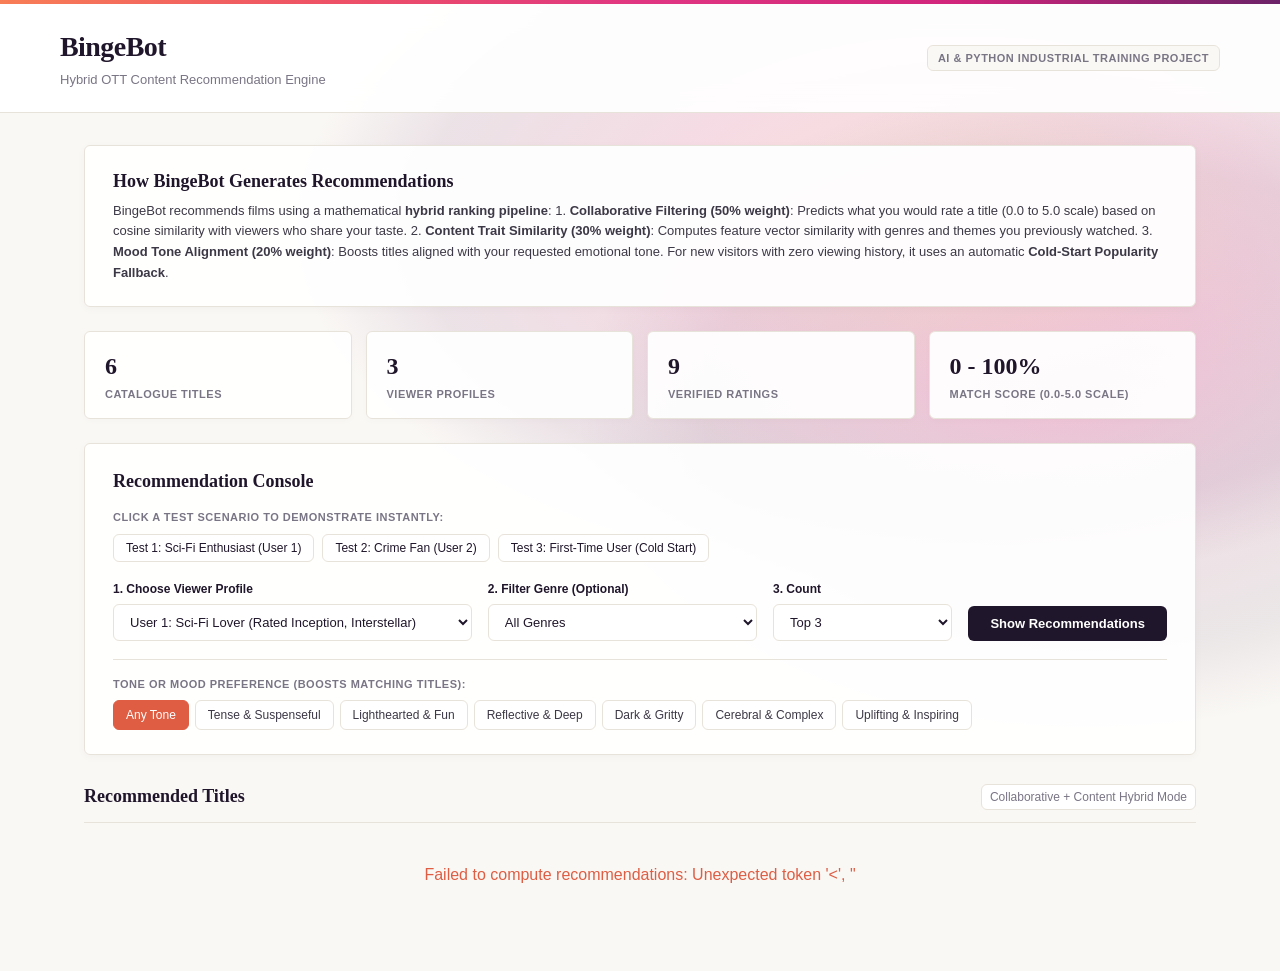
==== templates/dashboard.html @ 8dea7244 "Initial commit: BingeBot Production Ready" ====
<!DOCTYPE html>
<html lang="en">
<head>
    <meta charset="UTF-8">
    <meta name="viewport" content="width=device-width, initial-scale=1.0">
    <title>BingeBot - Hybrid OTT Content Recommendation Engine</title>
    <style>
        :root {
            --bg-canvas: #FAF8F5;
            --bg-card: rgba(255, 255, 255, 0.94);
            --text-heading: #20162B;
            --text-body: #3D3846;
            --text-muted: #7A7585;
            --border: #E8E3DA;
            --border-focus: #DE5D43;
            --accent-coral: #DE5D43;
            --accent-peach: #F87E56;
            --accent-magenta: #D0257B;
            --accent-plum: #20162B;
            --radius: 6px;
        }

        * { margin: 0; padding: 0; box-sizing: border-box; }
        body {
            font-family: -apple-system, BlinkMacSystemFont, "Segoe UI", Roboto, Helvetica, Arial, sans-serif;
            background-color: var(--bg-canvas);
            background-image: 
                radial-gradient(ellipse 65% 50% at 75% 25%, rgba(248, 126, 86, 0.18) 0%, rgba(224, 54, 130, 0.15) 35%, rgba(107, 34, 104, 0.10) 65%, transparent 80%),
                radial-gradient(ellipse 50% 45% at 85% 45%, rgba(208, 37, 123, 0.14) 0%, rgba(56, 20, 64, 0.08) 60%, transparent 80%);
            background-attachment: fixed;
            color: var(--text-body);
            min-height: 100vh;
            -webkit-font-smoothing: antialiased;
            line-height: 1.5;
        }

        /* Top Header with Prismatic Polygon Accent Bar */
        .prismatic-bar {
            height: 4px;
            width: 100%;
            background: linear-gradient(90deg, #F87E56 0%, #EE5265 25%, #E03682 50%, #D0257B 75%, #6B2268 100%);
        }
        .header {
            background: rgba(255, 255, 255, 0.92);
            backdrop-filter: blur(12px);
            border-bottom: 1px solid var(--border);
            padding: 22px 36px;
        }
        .header-content {
            max-width: 1160px;
            margin: 0 auto;
            display: flex;
            align-items: center;
            justify-content: space-between;
        }
        .header-title {
            font-family: Georgia, Garamond, "Times New Roman", serif;
            font-size: 28px;
            font-weight: 700;
            color: var(--text-heading);
            letter-spacing: -0.02em;
        }
        .header-subtitle {
            font-size: 13px;
            color: var(--text-muted);
            margin-top: 2px;
        }
        .badge-academic {
            font-size: 11px;
            text-transform: uppercase;
            letter-spacing: 0.5px;
            font-weight: 600;
            padding: 4px 10px;
            border: 1px solid var(--border);
            border-radius: var(--radius);
            background: var(--bg-canvas);
            color: var(--text-muted);
        }

        .container {
            max-width: 1160px;
            margin: 0 auto;
            padding: 32px 24px 60px;
        }

        /* Explanatory Banner */
        .intro-banner {
            background: var(--bg-card);
            border: 1px solid var(--border);
            border-radius: var(--radius);
            padding: 22px 28px;
            margin-bottom: 24px;
            box-shadow: 0 2px 8px rgba(32, 22, 43, 0.03);
        }
        .intro-heading {
            font-family: Georgia, Garamond, serif;
            font-size: 18px;
            color: var(--text-heading);
            font-weight: 700;
            margin-bottom: 6px;
        }
        .intro-text {
            font-size: 13px;
            color: var(--text-body);
            line-height: 1.6;
        }

        /* Real Stats Strip */
        .stats-grid {
            display: grid;
            grid-template-columns: repeat(4, 1fr);
            gap: 14px;
            margin-bottom: 24px;
        }
        .stat-card {
            background: var(--bg-card);
            border: 1px solid var(--border);
            border-radius: var(--radius);
            padding: 16px 20px;
            box-shadow: 0 2px 6px rgba(32, 22, 43, 0.02);
        }
        .stat-num {
            font-family: Georgia, Garamond, serif;
            font-size: 24px;
            font-weight: 700;
            color: var(--text-heading);
        }
        .stat-label {
            font-size: 11px;
            text-transform: uppercase;
            letter-spacing: 0.5px;
            color: var(--text-muted);
            margin-top: 2px;
            font-weight: 600;
        }

        /* Control Panel */
        .control-panel {
            background: var(--bg-card);
            border: 1px solid var(--border);
            border-radius: var(--radius);
            padding: 24px 28px;
            margin-bottom: 28px;
            box-shadow: 0 2px 8px rgba(32, 22, 43, 0.03);
        }
        .panel-heading {
            font-family: Georgia, Garamond, serif;
            font-size: 18px;
            font-weight: 700;
            color: var(--text-heading);
            margin-bottom: 14px;
        }

        /* Presets Strip */
        .presets-row {
            margin-bottom: 18px;
            display: flex;
            flex-direction: column;
            gap: 8px;
        }
        .presets-label {
            font-size: 11px;
            text-transform: uppercase;
            letter-spacing: 0.5px;
            font-weight: 600;
            color: var(--text-muted);
        }
        .preset-buttons {
            display: flex;
            gap: 8px;
            flex-wrap: wrap;
        }
        .btn-preset {
            background: #FFFFFF;
            border: 1px solid var(--border);
            border-radius: var(--radius);
            padding: 6px 12px;
            font-size: 12px;
            color: var(--text-heading);
            cursor: pointer;
            transition: all 0.15s;
        }
        .btn-preset:hover {
            border-color: var(--accent-coral);
            color: var(--accent-coral);
        }

        .inputs-row {
            display: grid;
            grid-template-columns: 2fr 1.5fr 1fr auto;
            gap: 16px;
            align-items: end;
        }
        .input-group label {
            display: block;
            font-size: 12px;
            font-weight: 600;
            color: var(--text-heading);
            margin-bottom: 6px;
        }
        .form-select {
            width: 100%;
            background: #FFFFFF;
            border: 1px solid var(--border);
            border-radius: var(--radius);
            padding: 9px 12px;
            font-size: 13px;
            color: var(--text-heading);
            outline: none;
            font-family: inherit;
        }
        .form-select:focus {
            border-color: var(--border-focus);
        }
        .btn-submit {
            background: var(--accent-plum);
            color: #FFFFFF;
            border: none;
            border-radius: var(--radius);
            padding: 10px 22px;
            font-size: 13px;
            font-weight: 600;
            cursor: pointer;
            white-space: nowrap;
            transition: background 0.15s;
        }
        .btn-submit:hover {
            background: #3B2E4D;
        }

        /* Mood Selector Row */
        .mood-row {
            margin-top: 18px;
            padding-top: 16px;
            border-top: 1px solid var(--border);
        }
        .mood-label {
            font-size: 11px;
            text-transform: uppercase;
            letter-spacing: 0.5px;
            font-weight: 600;
            color: var(--text-muted);
            margin-bottom: 8px;
            display: block;
        }
        .mood-chips {
            display: flex;
            flex-wrap: wrap;
            gap: 6px;
        }
        .mood-chip {
            background: #FFFFFF;
            border: 1px solid var(--border);
            color: var(--text-body);
            padding: 5px 12px;
            border-radius: var(--radius);
            font-size: 12px;
            cursor: pointer;
            transition: all 0.15s;
        }
        .mood-chip:hover, .mood-chip.active {
            background: var(--accent-coral);
            color: #FFFFFF;
            border-color: var(--accent-coral);
        }

        /* Results List */
        .results-header {
            display: flex;
            justify-content: space-between;
            align-items: center;
            margin-bottom: 16px;
            padding-bottom: 12px;
            border-bottom: 1px solid var(--border);
        }
        .results-title {
            font-family: Georgia, Garamond, serif;
            font-size: 18px;
            font-weight: 700;
            color: var(--text-heading);
        }
        .mode-tag {
            font-size: 12px;
            color: var(--text-muted);
            background: #FFFFFF;
            border: 1px solid var(--border);
            padding: 3px 8px;
            border-radius: var(--radius);
        }

        .cards-list {
            display: flex;
            flex-direction: column;
            gap: 14px;
        }
        .recommendation-card {
            background: var(--bg-card);
            border: 1px solid var(--border);
            border-radius: var(--radius);
            padding: 20px 24px;
            box-shadow: 0 2px 6px rgba(32, 22, 43, 0.02);
        }
        .card-top {
            display: flex;
            justify-content: space-between;
            align-items: flex-start;
            margin-bottom: 8px;
        }
        .card-title-group {
            display: flex;
            align-items: baseline;
            gap: 10px;
        }
        .movie-title {
            font-family: Georgia, Garamond, serif;
            font-size: 19px;
            font-weight: 700;
            color: var(--text-heading);
        }
        .movie-year {
            font-size: 12px;
            color: var(--text-muted);
        }
        .score-box {
            text-align: right;
        }
        .match-score {
            font-family: Georgia, Garamond, serif;
            font-size: 19px;
            font-weight: 700;
            color: var(--accent-coral);
        }
        .pred-rating {
            font-size: 11px;
            color: var(--text-muted);
        }

        .meta-tags {
            display: flex;
            gap: 6px;
            margin-bottom: 10px;
            flex-wrap: wrap;
        }
        .meta-tag {
            background: var(--bg-canvas);
            border: 1px solid var(--border);
            color: var(--text-body);
            font-size: 11px;
            padding: 2px 7px;
            border-radius: 4px;
        }
        .synopsis {
            font-size: 13px;
            color: var(--text-body);
            line-height: 1.5;
            margin-bottom: 14px;
        }

        .explanation-footer {
            border-top: 1px solid #F0ECE4;
            padding-top: 10px;
            font-size: 12px;
            color: var(--text-muted);
            display: flex;
            justify-content: space-between;
            align-items: center;
            flex-wrap: wrap;
            gap: 8px;
        }
        .why-box {
            font-style: italic;
            color: var(--text-body);
        }
        .sub-scores {
            font-size: 11px;
            color: var(--text-muted);
        }
    </style>
</head>
<body>
    <div class="prismatic-bar"></div>
    <header class="header">
        <div class="header-content">
            <div>
                <h1 class="header-title">BingeBot</h1>
                <div class="header-subtitle">Hybrid OTT Content Recommendation Engine</div>
            </div>
            <div class="badge-academic">AI & Python Industrial Training Project</div>
        </div>
    </header>

    <div class="container">
        <!-- Clear Introduction Banner -->
        <div class="intro-banner">
            <h2 class="intro-heading">How BingeBot Generates Recommendations</h2>
            <p class="intro-text">
                BingeBot recommends films using a mathematical <strong>hybrid ranking pipeline</strong>:
                1. <strong>Collaborative Filtering (50% weight)</strong>: Predicts what you would rate a title (0.0 to 5.0 scale) based on cosine similarity with viewers who share your taste.
                2. <strong>Content Trait Similarity (30% weight)</strong>: Computes feature vector similarity with genres and themes you previously watched.
                3. <strong>Mood Tone Alignment (20% weight)</strong>: Boosts titles aligned with your requested emotional tone.
                For new visitors with zero viewing history, it uses an automatic <strong>Cold-Start Popularity Fallback</strong>.
            </p>
        </div>

        <!-- Real Stats Strip -->
        <div class="stats-grid">
            <div class="stat-card">
                <div class="stat-num">6</div>
                <div class="stat-label">Catalogue Titles</div>
            </div>
            <div class="stat-card">
                <div class="stat-num">3</div>
                <div class="stat-label">Viewer Profiles</div>
            </div>
            <div class="stat-card">
                <div class="stat-num">9</div>
                <div class="stat-label">Verified Ratings</div>
            </div>
            <div class="stat-card">
                <div class="stat-num">0 - 100%</div>
                <div class="stat-label">Match Score (0.0-5.0 Scale)</div>
            </div>
        </div>

        <!-- Interactive Control Panel -->
        <div class="control-panel">
            <div class="panel-heading">Recommendation Console</div>

            <!-- Quick Presets for Examiner -->
            <div class="presets-row">
                <span class="presets-label">Click a test scenario to demonstrate instantly:</span>
                <div class="preset-buttons">
                    <button type="button" class="btn-preset" onclick="applyPreset('U001', '', 'cerebral')">Test 1: Sci-Fi Enthusiast (User 1)</button>
                    <button type="button" class="btn-preset" onclick="applyPreset('U002', '', 'dark')">Test 2: Crime Fan (User 2)</button>
                    <button type="button" class="btn-preset" onclick="applyPreset('NEW_USER', '', 'inspiring')">Test 3: First-Time User (Cold Start)</button>
                </div>
            </div>

            <div class="inputs-row">
                <div class="input-group">
                    <label for="userSelect">1. Choose Viewer Profile</label>
                    <select id="userSelect" class="form-select">
                        <option value="U001">User 1: Sci-Fi Lover (Rated Inception, Interstellar)</option>
                        <option value="U002">User 2: Crime & Mystery Fan (Rated The Dark Knight, Knives Out)</option>
                        <option value="U003">User 3: Drama & Animation Fan (Rated Shawshank, Spirited Away)</option>
                        <option value="NEW_USER">New User: Cold Start (Zero prior viewing history)</option>
                    </select>
                </div>
                <div class="input-group">
                    <label for="genreSelect">2. Filter Genre (Optional)</label>
                    <select id="genreSelect" class="form-select">
                        <option value="">All Genres</option>
                        <option value="Sci-Fi">Sci-Fi</option>
                        <option value="Crime">Crime</option>
                        <option value="Drama">Drama</option>
                        <option value="Action">Action</option>
                        <option value="Comedy">Comedy</option>
                        <option value="Animation">Animation</option>
                    </select>
                </div>
                <div class="input-group">
                    <label for="topNSelect">3. Count</label>
                    <select id="topNSelect" class="form-select">
                        <option value="3" selected>Top 3</option>
                        <option value="5">Top 5</option>
                    </select>
                </div>
                <div>
                    <button class="btn-submit" id="btnRecommend" onclick="fetchRecommendations()">
                        Show Recommendations
                    </button>
                </div>
            </div>

            <!-- Tone / Mood Selection Row -->
            <div class="mood-row">
                <span class="mood-label">Tone or Mood Preference (Boosts matching titles):</span>
                <div class="mood-chips">
                    <div class="mood-chip active" data-mood="">Any Tone</div>
                    <div class="mood-chip" data-mood="tense">Tense & Suspenseful</div>
                    <div class="mood-chip" data-mood="fun">Lighthearted & Fun</div>
                    <div class="mood-chip" data-mood="melancholic">Reflective & Deep</div>
                    <div class="mood-chip" data-mood="dark">Dark & Gritty</div>
                    <div class="mood-chip" data-mood="cerebral">Cerebral & Complex</div>
                    <div class="mood-chip" data-mood="inspiring">Uplifting & Inspiring</div>
                </div>
            </div>
        </div>

        <!-- Output Section -->
        <div class="results-header">
            <div class="results-title">Recommended Titles</div>
            <div class="mode-tag" id="modeIndicator">Collaborative + Content Hybrid Mode</div>
        </div>

        <div id="resultsContainer" class="cards-list">
            <!-- Dynamic Cards Loaded Here -->
        </div>
    </div>

    <script>
        let currentMood = "";

        function applyPreset(userId, genre, mood) {
            document.getElementById('userSelect').value = userId;
            document.getElementById('genreSelect').value = genre;
            currentMood = mood;
            document.querySelectorAll('.mood-chip').forEach(chip => {
                if (chip.getAttribute('data-mood') === mood) chip.classList.add('active');
                else chip.classList.remove('active');
            });
            fetchRecommendations();
        }

        document.querySelectorAll('.mood-chip').forEach(chip => {
            chip.addEventListener('click', () => {
                document.querySelectorAll('.mood-chip').forEach(p => p.classList.remove('active'));
                chip.classList.add('active');
                currentMood = chip.getAttribute('data-mood');
                fetchRecommendations();
            });
        });

        async function fetchRecommendations() {
            const container = document.getElementById('resultsContainer');
            const userId = document.getElementById('userSelect').value;
            const genre = document.getElementById('genreSelect').value;
            const topN = parseInt(document.getElementById('topNSelect').value);
            const indicator = document.getElementById('modeIndicator');

            container.innerHTML = '<div style="padding: 24px; text-align: center; color: var(--text-muted);">Computing hybrid recommendations...</div>';

            try {
                const response = await fetch('/api/recommend', {
                    method: 'POST',
                    headers: { 'Content-Type': 'application/json' },
                    body: JSON.stringify({
                        user_id: userId,
                        mood: currentMood,
                        genre: genre,
                        top_n: topN
                    })
                });

                const data = await response.json();

                if (data.is_cold_start) {
                    indicator.textContent = 'Cold Start Fallback (Top Popular Titles + Mood Match)';
                } else {
                    indicator.textContent = 'Personalized Hybrid Mode (Collaborative + Content + Mood)';
                }

                if (!data.recommendations || data.recommendations.length === 0) {
                    container.innerHTML = '<div style="padding: 24px; text-align: center; color: var(--text-muted);">No catalogue titles match the requested combination of genre and mood.</div>';
                    return;
                }

                container.innerHTML = data.recommendations.map(item => {
                    const genres = (item.genre || []).map(g => `<span class="meta-tag">${g}</span>`).join('');
                    
                    // Fixed Calculation:
                    // Raw hybrid_score is on a 0.0 - 5.0 scale.
                    // Match % is normalized to 0 - 100%:
                    const rawScore = item.hybrid_score !== undefined ? item.hybrid_score : (item.catalogue_rating || 4.0);
                    const matchPercent = Math.min(100, Math.max(10, Math.round((rawScore / 5.0) * 100)));
                    const predRating = Math.min(5.0, Math.max(1.0, rawScore)).toFixed(1);

                    // Scores breakdown
                    const collabScore = item.scores && item.scores.collaborative ? item.scores.collaborative.toFixed(1) : null;
                    const contentScore = item.scores && item.scores.content ? item.scores.content.toFixed(1) : null;
                    const moodMatch = item.scores && item.scores.mood_boost > 0 ? "Tone Matched (+0.2)" : null;

                    const breakdownParts = [];
                    if (collabScore) breakdownParts.push(`Similar Viewers: ${collabScore} / 5.0`);
                    if (contentScore) breakdownParts.push(`Content Trait Match: ${contentScore} / 5.0`);
                    if (moodMatch) breakdownParts.push(moodMatch);

                    return `
                        <article class="recommendation-card">
                            <div class="card-top">
                                <div>
                                    <div class="card-title-group">
                                        <h3 class="movie-title">${escapeHtml(item.title)}</h3>
                                        <span class="movie-year">${item.year || ''}</span>
                                    </div>
                                    <div class="meta-tags" style="margin-top: 6px;">
                                        ${genres}
                                        <span class="meta-tag">Catalogue Rating: ${item.catalogue_rating || '4.5'} / 5.0</span>
                                    </div>
                                </div>
                                <div class="score-box">
                                    <div class="match-score">${matchPercent}% Match</div>
                                    <div class="pred-rating">Predicted Rating: ${predRating} / 5.0</div>
                                </div>
                            </div>

                            <p class="synopsis">${escapeHtml(item.description)}</p>

                            <div class="explanation-footer">
                                <div class="why-box">Why: ${escapeHtml(item.explanation)}</div>
                                ${breakdownParts.length > 0 ? `<div class="sub-scores">${breakdownParts.join(' &bull; ')}</div>` : ''}
                            </div>
                        </article>
                    `;
                }).join('');

            } catch (err) {
                container.innerHTML = `<div style="padding: 24px; text-align: center; color: var(--accent-coral);">Failed to compute recommendations: ${err.message}</div>`;
            }
        }

        function escapeHtml(s) {
            if (!s) return '';
            const d = document.createElement('div');
            d.textContent = s;
            return d.innerHTML;
        }

        window.addEventListener('DOMContentLoaded', () => {
            fetchRecommendations();
        });
    </script>
</body>
</html>
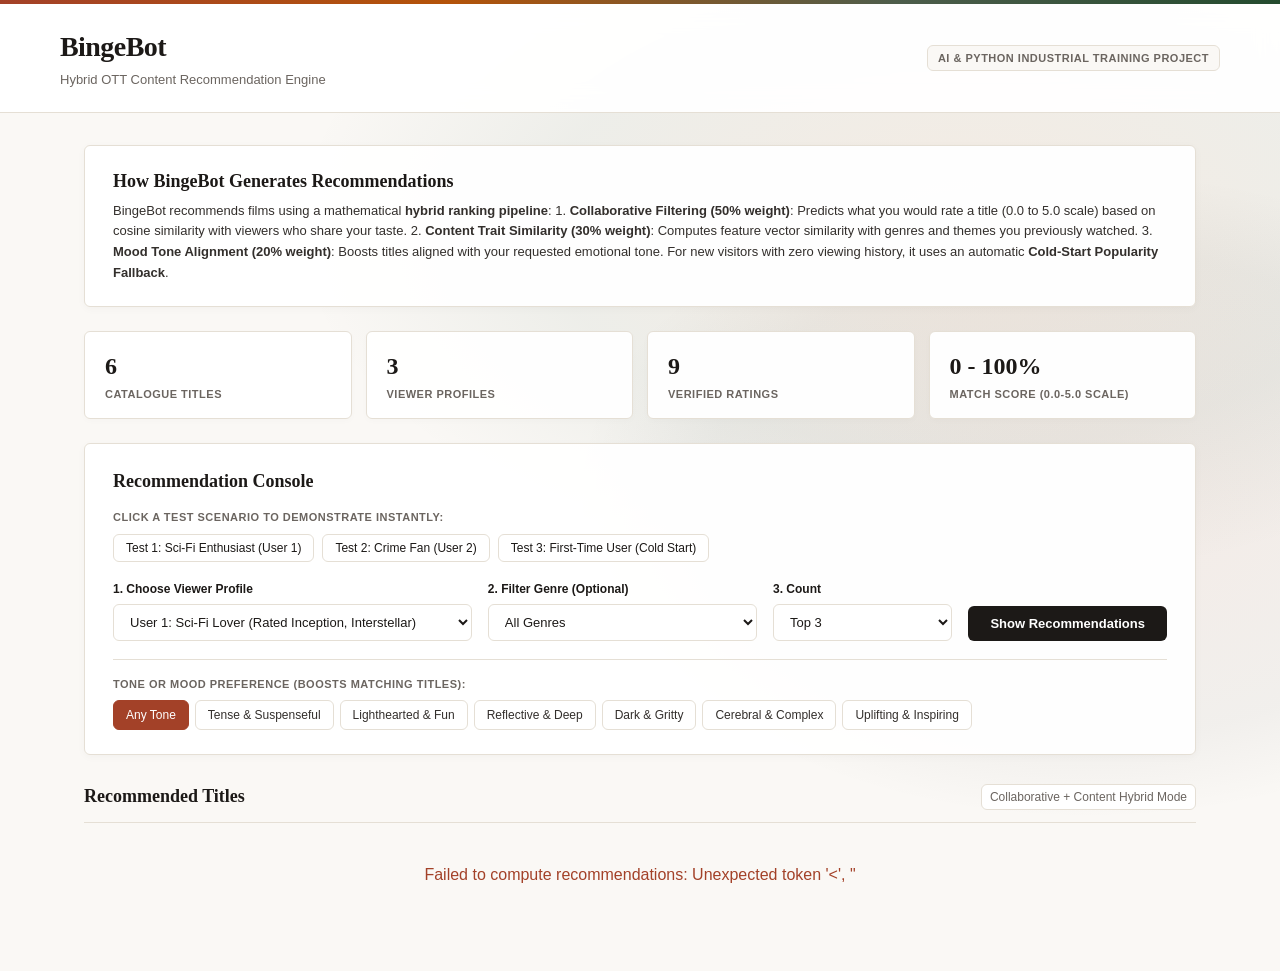
==== commit 131f193a: "Apply executive masculine earth palette (rust, amber, forest green)" ====
--- a/templates/dashboard.html
+++ b/templates/dashboard.html
@@ -7,16 +7,16 @@
     <style>
         :root {
             --bg-canvas: #FAF8F5;
-            --bg-card: rgba(255, 255, 255, 0.94);
-            --text-heading: #20162B;
-            --text-body: #3D3846;
-            --text-muted: #7A7585;
-            --border: #E8E3DA;
-            --border-focus: #DE5D43;
-            --accent-coral: #DE5D43;
-            --accent-peach: #F87E56;
-            --accent-magenta: #D0257B;
-            --accent-plum: #20162B;
+            --bg-card: rgba(255, 255, 255, 0.96);
+            --text-heading: #1C1917;
+            --text-body: #332F2C;
+            --text-muted: #6B6560;
+            --border: #E5DFD5;
+            --border-focus: #A34128;
+            --accent-rust: #A34128;
+            --accent-amber: #B45309;
+            --accent-forest: #244B2E;
+            --accent-charcoal: #1C1917;
             --radius: 6px;
         }
 
@@ -25,8 +25,8 @@
             font-family: -apple-system, BlinkMacSystemFont, "Segoe UI", Roboto, Helvetica, Arial, sans-serif;
             background-color: var(--bg-canvas);
             background-image: 
-                radial-gradient(ellipse 65% 50% at 75% 25%, rgba(248, 126, 86, 0.18) 0%, rgba(224, 54, 130, 0.15) 35%, rgba(107, 34, 104, 0.10) 65%, transparent 80%),
-                radial-gradient(ellipse 50% 45% at 85% 45%, rgba(208, 37, 123, 0.14) 0%, rgba(56, 20, 64, 0.08) 60%, transparent 80%);
+                radial-gradient(ellipse 65% 50% at 75% 25%, rgba(180, 83, 9, 0.08) 0%, rgba(36, 75, 46, 0.06) 50%, transparent 80%),
+                radial-gradient(ellipse 50% 45% at 85% 55%, rgba(163, 65, 40, 0.07) 0%, rgba(28, 25, 23, 0.04) 60%, transparent 80%);
             background-attachment: fixed;
             color: var(--text-body);
             min-height: 100vh;
@@ -34,14 +34,14 @@
             line-height: 1.5;
         }
 
-        /* Top Header with Prismatic Polygon Accent Bar */
-        .prismatic-bar {
+        /* Top Header with Executive Masculine Accent Bar (Rust, Cognac, Olive, Forest) */
+        .executive-bar {
             height: 4px;
             width: 100%;
-            background: linear-gradient(90deg, #F87E56 0%, #EE5265 25%, #E03682 50%, #D0257B 75%, #6B2268 100%);
+            background: linear-gradient(90deg, #A34128 0%, #B45309 35%, #4D5D4B 70%, #244B2E 100%);
         }
         .header {
-            background: rgba(255, 255, 255, 0.92);
+            background: rgba(255, 255, 255, 0.94);
             backdrop-filter: blur(12px);
             border-bottom: 1px solid var(--border);
             padding: 22px 36px;
@@ -90,7 +90,7 @@
             border-radius: var(--radius);
             padding: 22px 28px;
             margin-bottom: 24px;
-            box-shadow: 0 2px 8px rgba(32, 22, 43, 0.03);
+            box-shadow: 0 2px 8px rgba(28, 25, 23, 0.03);
         }
         .intro-heading {
             font-family: Georgia, Garamond, serif;
@@ -117,7 +117,7 @@
             border: 1px solid var(--border);
             border-radius: var(--radius);
             padding: 16px 20px;
-            box-shadow: 0 2px 6px rgba(32, 22, 43, 0.02);
+            box-shadow: 0 2px 6px rgba(28, 25, 23, 0.02);
         }
         .stat-num {
             font-family: Georgia, Garamond, serif;
@@ -141,7 +141,7 @@
             border-radius: var(--radius);
             padding: 24px 28px;
             margin-bottom: 28px;
-            box-shadow: 0 2px 8px rgba(32, 22, 43, 0.03);
+            box-shadow: 0 2px 8px rgba(28, 25, 23, 0.03);
         }
         .panel-heading {
             font-family: Georgia, Garamond, serif;
@@ -181,8 +181,8 @@
             transition: all 0.15s;
         }
         .btn-preset:hover {
-            border-color: var(--accent-coral);
-            color: var(--accent-coral);
+            border-color: var(--accent-rust);
+            color: var(--accent-rust);
         }
 
         .inputs-row {
@@ -213,7 +213,7 @@
             border-color: var(--border-focus);
         }
         .btn-submit {
-            background: var(--accent-plum);
+            background: var(--accent-charcoal);
             color: #FFFFFF;
             border: none;
             border-radius: var(--radius);
@@ -225,7 +225,7 @@
             transition: background 0.15s;
         }
         .btn-submit:hover {
-            background: #3B2E4D;
+            background: #383431;
         }
 
         /* Mood Selector Row */
@@ -259,9 +259,9 @@
             transition: all 0.15s;
         }
         .mood-chip:hover, .mood-chip.active {
-            background: var(--accent-coral);
+            background: var(--accent-rust);
             color: #FFFFFF;
-            border-color: var(--accent-coral);
+            border-color: var(--accent-rust);
         }
 
         /* Results List */
@@ -298,7 +298,7 @@
             border: 1px solid var(--border);
             border-radius: var(--radius);
             padding: 20px 24px;
-            box-shadow: 0 2px 6px rgba(32, 22, 43, 0.02);
+            box-shadow: 0 2px 6px rgba(28, 25, 23, 0.02);
         }
         .card-top {
             display: flex;
@@ -328,7 +328,7 @@
             font-family: Georgia, Garamond, serif;
             font-size: 19px;
             font-weight: 700;
-            color: var(--accent-coral);
+            color: var(--accent-rust);
         }
         .pred-rating {
             font-size: 11px;
@@ -357,7 +357,7 @@
         }
 
         .explanation-footer {
-            border-top: 1px solid #F0ECE4;
+            border-top: 1px solid #ECE7DE;
             padding-top: 10px;
             font-size: 12px;
             color: var(--text-muted);
@@ -378,7 +378,7 @@
     </style>
 </head>
 <body>
-    <div class="prismatic-bar"></div>
+    <div class="executive-bar"></div>
     <header class="header">
         <div class="header-content">
             <div>
@@ -558,9 +558,7 @@
                 container.innerHTML = data.recommendations.map(item => {
                     const genres = (item.genre || []).map(g => `<span class="meta-tag">${g}</span>`).join('');
                     
-                    // Fixed Calculation:
-                    // Raw hybrid_score is on a 0.0 - 5.0 scale.
-                    // Match % is normalized to 0 - 100%:
+                    // Normalized to 0 - 100%:
                     const rawScore = item.hybrid_score !== undefined ? item.hybrid_score : (item.catalogue_rating || 4.0);
                     const matchPercent = Math.min(100, Math.max(10, Math.round((rawScore / 5.0) * 100)));
                     const predRating = Math.min(5.0, Math.max(1.0, rawScore)).toFixed(1);
@@ -605,7 +603,7 @@
                 }).join('');
 
             } catch (err) {
-                container.innerHTML = `<div style="padding: 24px; text-align: center; color: var(--accent-coral);">Failed to compute recommendations: ${err.message}</div>`;
+                container.innerHTML = `<div style="padding: 24px; text-align: center; color: var(--accent-rust);">Failed to compute recommendations: ${err.message}</div>`;
             }
         }
 
